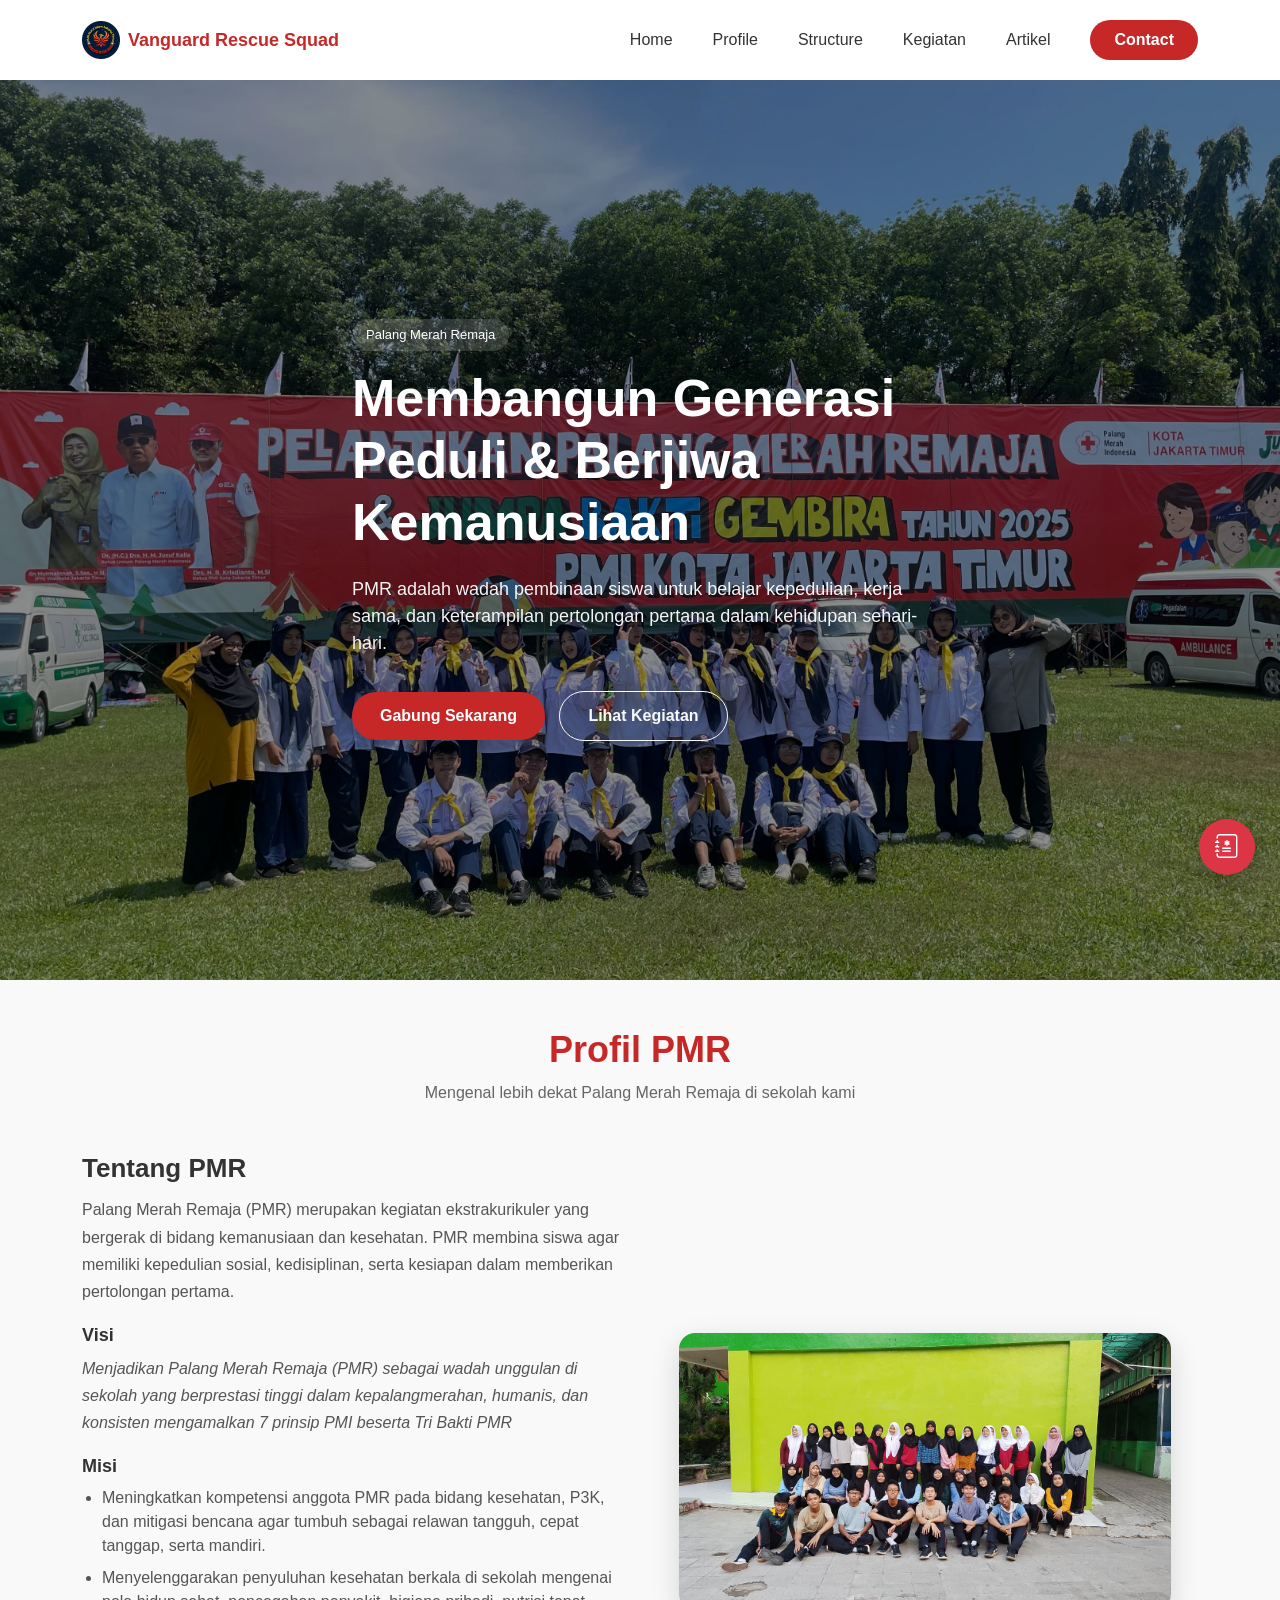
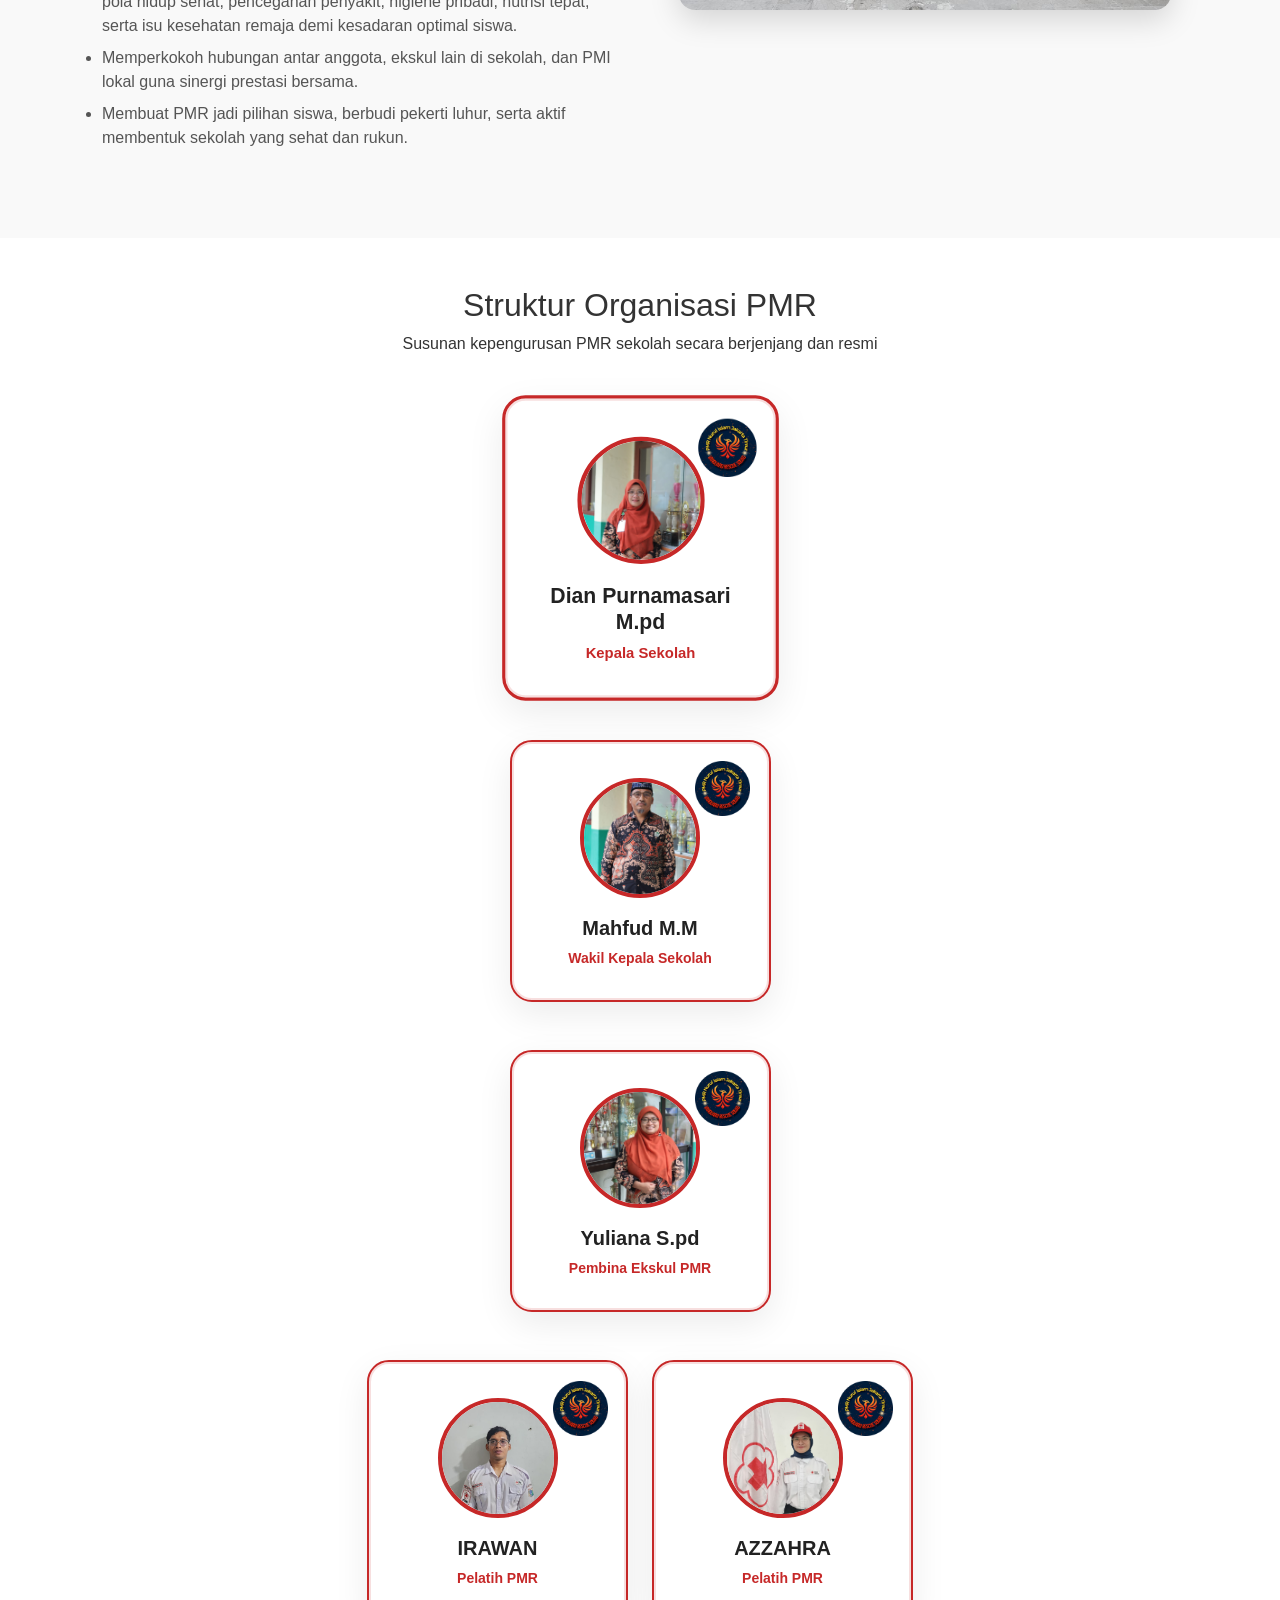
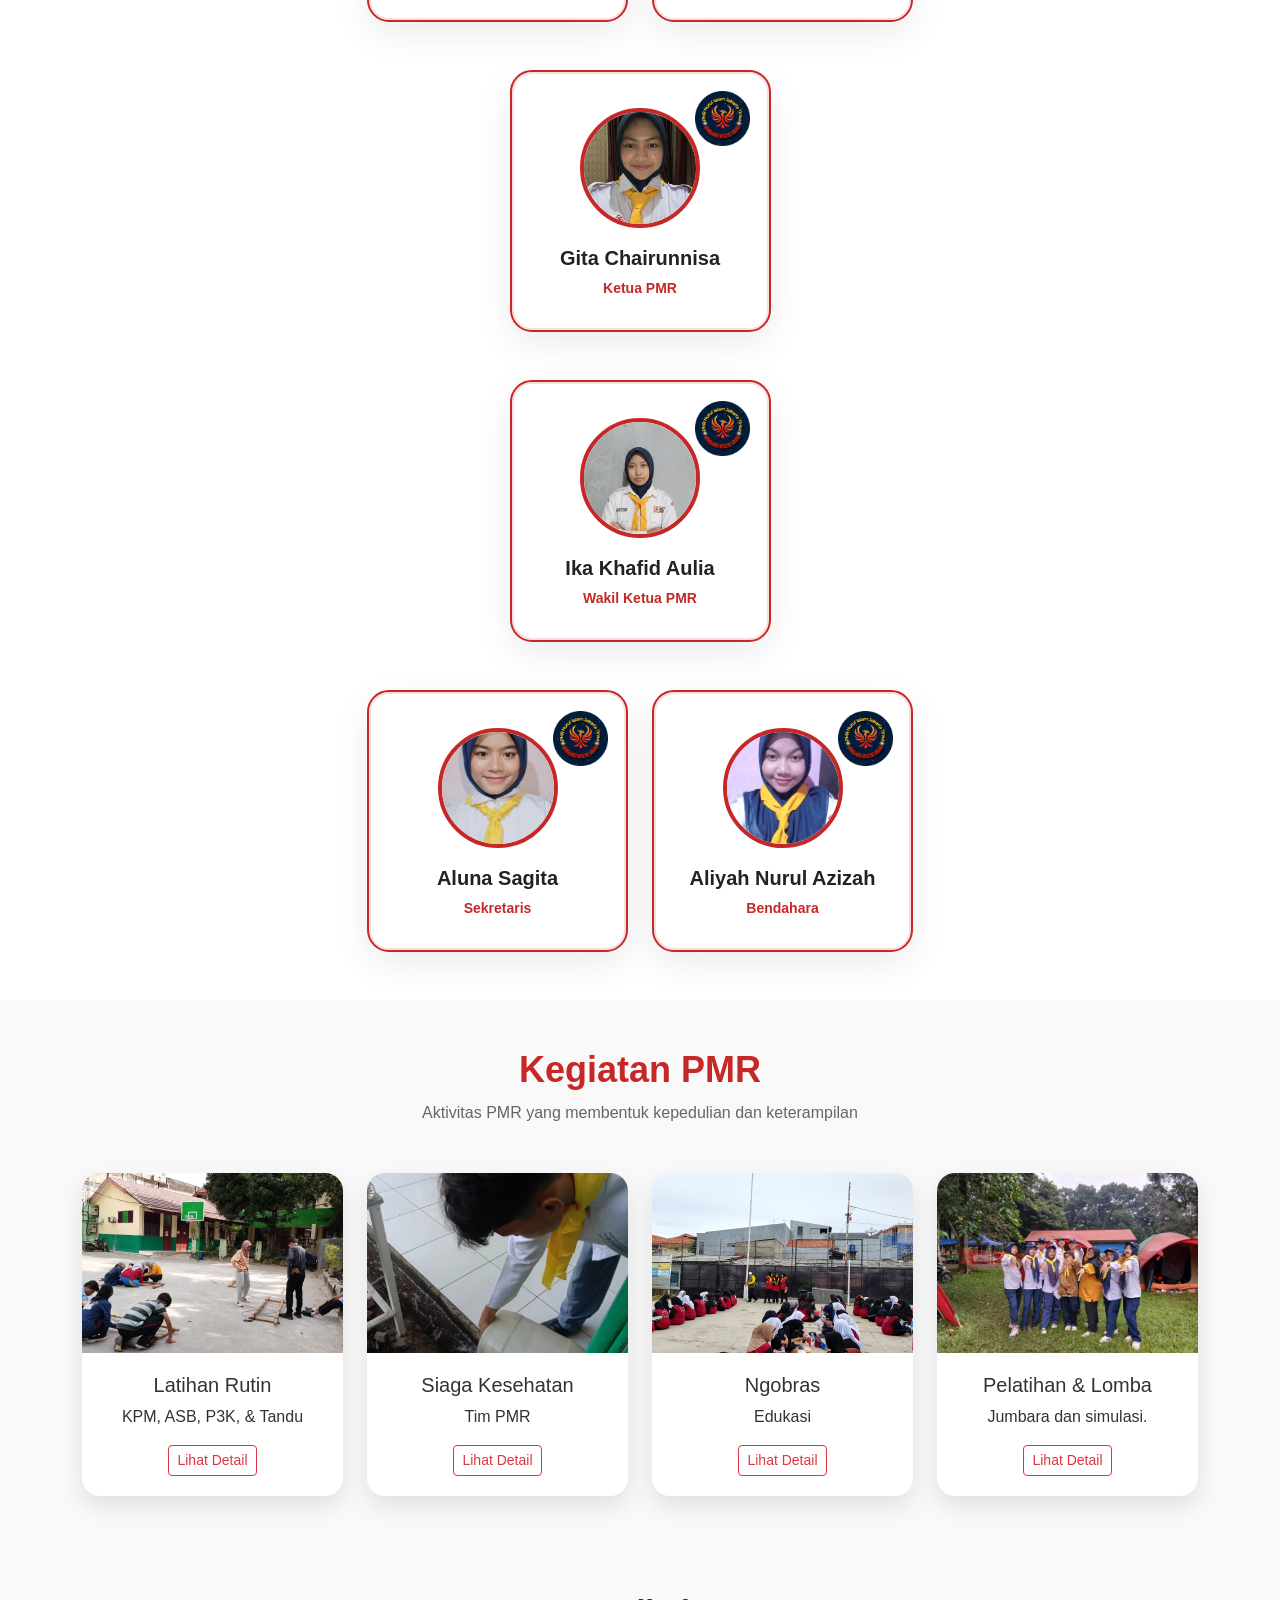
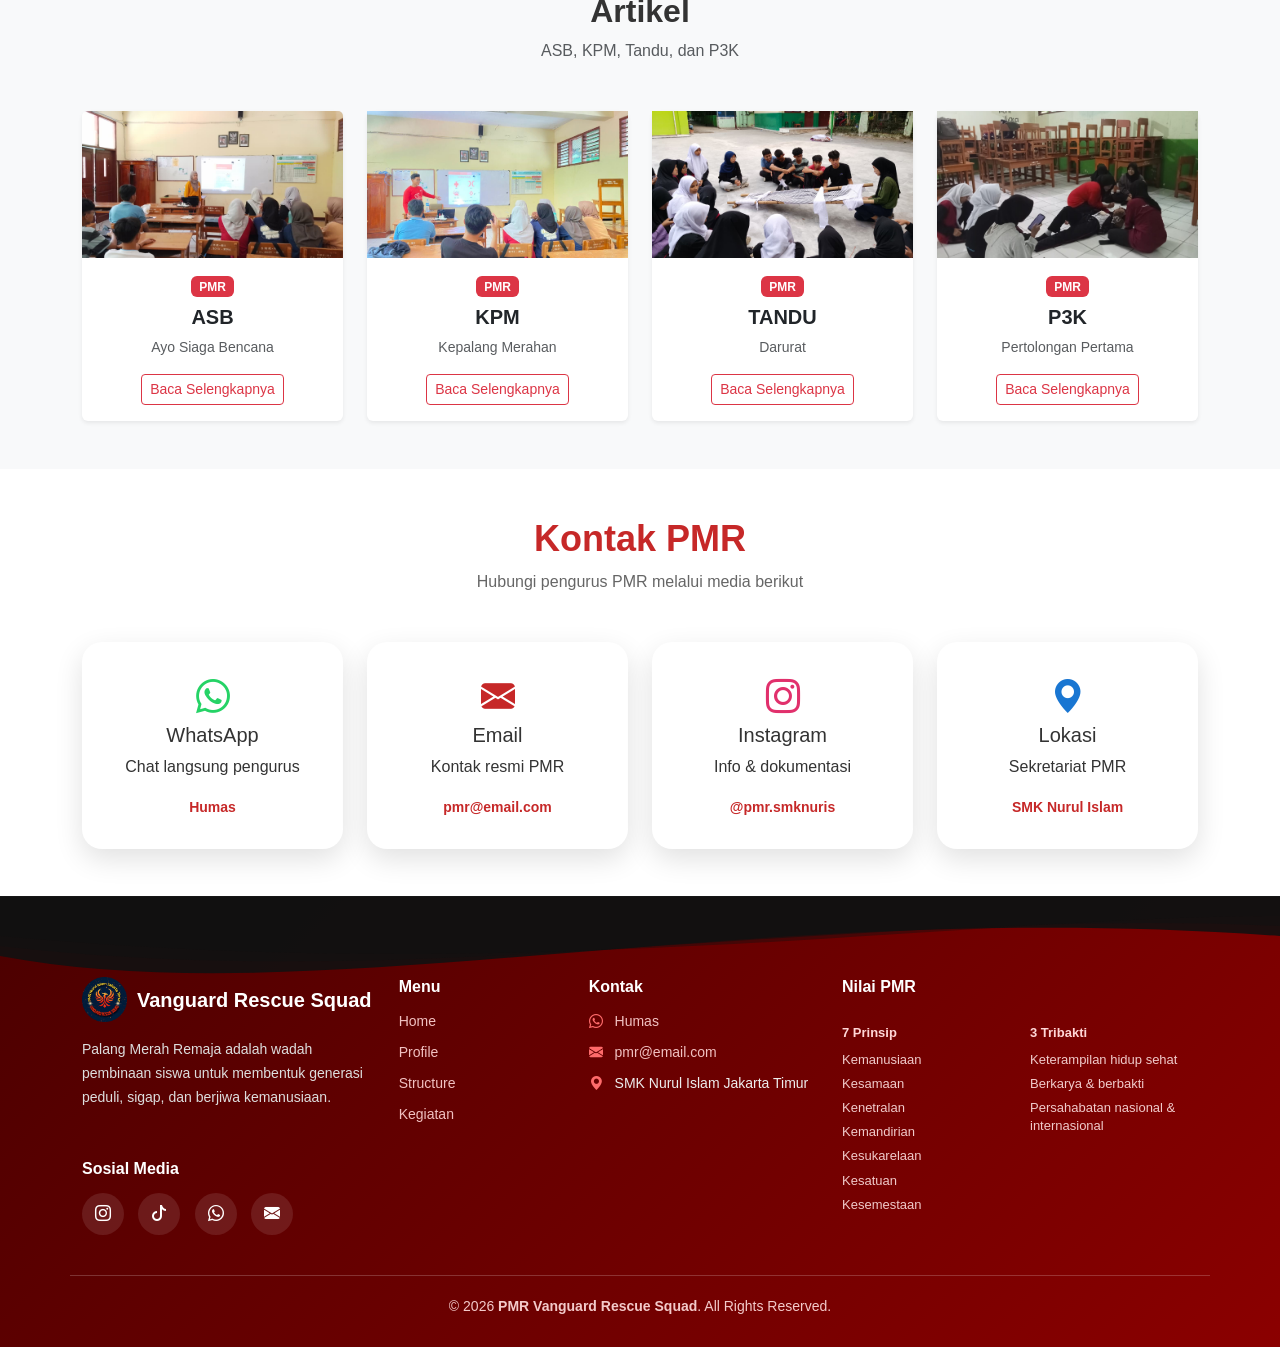
==== index.html @ a0bfe0ab "change name of html, css, javascript" ====
<!DOCTYPE html>
<html lang="id">
<head>
  <meta charset="UTF-8">
  <title>PMR Website</title>
  <meta name="viewport" content="width=device-width, initial-scale=1">

  <!-- Bootstrap -->
  <link href="https://cdn.jsdelivr.net/npm/bootstrap@5.3.2/dist/css/bootstrap.min.css" rel="stylesheet">
  <link href="https://cdn.jsdelivr.net/npm/bootstrap-icons/font/bootstrap-icons.css" rel="stylesheet">


  <!-- Custom CSS -->
  <link rel="stylesheet" href="style.css">
</head>
<body>

<!-- NAVBAR -->
<nav class="navbar navbar-expand-lg navbar-light bg-white fixed-top pmr-navbar">
  <div class="container">

    <!-- BRAND / LOGO -->
    <a class="navbar-brand d-flex align-items-center fw-bold" href="#">
      <img src="/images/logo-pmr.png" alt="Logo PMR" class="navbar-logo me-2">
      <span class="brand-text">Vanguard Rescue Squad</span>
    </a>

    <!-- TOGGLER (MOBILE) -->
    <button class="navbar-toggler border-0" type="button" data-bs-toggle="collapse" data-bs-target="#navMenu">
      <span class="navbar-toggler-icon"></span>
    </button>

    <!-- MENU -->
    <div class="collapse navbar-collapse" id="navMenu">
      <ul class="navbar-nav ms-auto align-items-center gap-4">
        <li class="nav-item">
          <a class="nav-link" href="#">Home</a>
        </li>
        <li class="nav-item">
          <a class="nav-link" href="#profile">Profile</a>
        </li>
        <li class="nav-item">
          <a class="nav-link" href="#structure">Structure</a>
        </li>
        <li class="nav-item">
          <a class="nav-link" href="#kegiatan">Kegiatan</a>
        </li>
        <li class="nav-item">
            <a class="nav-link" href="#Artikel">
              Artikel
            </a>
        </li>

        <li class="nav-item ms-2">
          <a class="btn btn-danger px-4 rounded-pill" href="#contact">
            Contact
          </a>
        </li>
      </ul>
    </div>

  </div>
</nav>

<!-- hero -->
<section class="hero-section">
  <div class="hero-overlay"></div>

  <div class="container hero-content">
    <span class="hero-badge">Palang Merah Remaja</span>
    <h1 class="hero-title">
      Membangun Generasi<br>
      Peduli & Berjiwa Kemanusiaan
    </h1>
    <p class="hero-subtitle">
      PMR adalah wadah pembinaan siswa untuk belajar kepedulian, kerja sama,
      dan keterampilan pertolongan pertama dalam kehidupan sehari-hari.
    </p>
    <div class="hero-actions">
      <button class="btn btn-danger btn-join" id="joinBtn">Gabung Sekarang</button>
      <a href="#kegiatan" class="btn btn-outline-light">Lihat Kegiatan</a>
    </div>
  </div>
</section>

<!-- PROFILE PMR -->
<section id="profile" class="profile-section py-5">
  <div class="container">
    
    <!-- JUDUL -->
    <div class="text-center mb-5">
      <h2 class="section-title">Profil PMR</h2>
      <p class="section-subtitle">
        Mengenal lebih dekat Palang Merah Remaja di sekolah kami
      </p>
    </div>

    <div class="row align-items-center">
      
      <!-- TEKS -->
      <div class="col-lg-6 mb-4">
        <h3 class="profile-heading">Tentang PMR</h3>
        <p class="profile-text">
          Palang Merah Remaja (PMR) merupakan kegiatan ekstrakurikuler yang
          bergerak di bidang kemanusiaan dan kesehatan. PMR membina siswa
          agar memiliki kepedulian sosial, kedisiplinan, serta kesiapan
          dalam memberikan pertolongan pertama.
        </p>

        <h4 class="profile-subheading">Visi</h4>
        <p class="profile-text fst-italic">
          Menjadikan Palang Merah Remaja (PMR) sebagai wadah unggulan di sekolah
          yang berprestasi tinggi dalam kepalangmerahan, humanis, dan konsisten
          mengamalkan 7 prinsip PMI beserta Tri Bakti PMR
        </p>

        <h4 class="profile-subheading">Misi</h4>
        <ul class="profile-list">
          <li>Meningkatkan kompetensi anggota PMR pada bidang kesehatan, P3K, dan mitigasi
             bencana agar tumbuh sebagai relawan tangguh, cepat tanggap, serta mandiri.</li>
          <li>Menyelenggarakan penyuluhan kesehatan berkala di sekolah mengenai pola hidup sehat, 
              pencegahan penyakit, higiene pribadi, nutrisi tepat, serta isu kesehatan remaja
              demi kesadaran optimal siswa.</li>
          <li>Memperkokoh hubungan antar anggota, ekskul lain di sekolah,
               dan PMI lokal guna sinergi prestasi bersama.</li>
          <li>Membuat PMR jadi pilihan siswa, berbudi pekerti luhur, 
              serta aktif membentuk sekolah yang sehat dan rukun.</li>
        </ul>
      </div>

      <!-- ILUSTRASI / FOTO -->
      <div class="col-lg-6 text-center">
        <img src="images/pmrbersama.jpeg" alt="Kegiatan PMR" class="img-fluid profile-image">
      </div>

    </div>
  </div>
</section>

<!-- STRUKTUR ORGANISASI -->
<section id="structure" class="struktur-section py-5">
  <div class="container">

    <!-- JUDUL -->
    <div class="text-center mb-5">
      <h2 class="struktur-title">Struktur Organisasi PMR</h2>
      <p class="struktur-subtitle">
        Susunan kepengurusan PMR sekolah secara berjenjang dan resmi
      </p>
    </div>

    <!-- KEPALA SEKOLAH -->
    <div class="row justify-content-center mb-5">
      <div class="col-md-4 col-lg-3">
        <div class="struktur-card struktur-top text-center">
          <div class="pmi-icon">
            <img src="images/logo-pmr.png">
          </div>
          <img src="images/kepalasekolah.jpeg">
          <h5>Dian Purnamasari M.pd</h5>
          <span>Kepala Sekolah</span>
        </div>
      </div>
    </div>
    


    <!-- WAKIL KEPALA SEKOLAH -->
    <div class="row justify-content-center mb-5">
      <div class="col-md-4 col-lg-3">
        <div class="struktur-card text-center">
          <div class="pmi-icon">
            <img src="images/logo-pmr.png">
          </div>
          <img src="images/pak_mahfud.jpeg">
          <h5>Mahfud M.M</h5>
          <span>Wakil Kepala Sekolah</span>
        </div>
      </div>
    </div>

    <!-- PEMBINA -->
    <div class="row justify-content-center mb-5">
      <div class="col-md-4 col-lg-3">
        <div class="struktur-card text-center">
          <div class="pmi-icon">
            <img src="images/logo-pmr.png">
          </div>
          <img src="images/bu_yuli.jpeg">
          <h5>Yuliana S.pd</h5>
          <span>Pembina Ekskul PMR</span>
        </div>
      </div>
    </div>

   
    <!-- PELATIH -->
    <div class="row justify-content-center g-4 mb-5">
      <div class="col-md-4 col-lg-3">
        <div class="struktur-card text-center">
          <div class="pmi-icon">
            <img src="images/logo-pmr.png">
          </div>
          <img src="images/ka_irawanpmi.jpeg">
          <h5>IRAWAN</h5>
          <span>Pelatih PMR</span>
        </div>
      </div>

      <div class="col-md-4 col-lg-3">
        <div class="struktur-card text-center">
           <div class="pmi-icon">
            <img src="images/logo-pmr.png">
          </div>
          <img src="images/ka_arapmi.jpeg">
          <h5>AZZAHRA</h5>
          <span>Pelatih PMR</span>
        </div>
      </div>
    </div>

    <!-- KETUA PMR -->
    <div class="row justify-content-center mb-5">
      <div class="col-md-4 col-lg-3">
        <div class="struktur-card text-center">
           <div class="pmi-icon">
            <img src="images/logo-pmr.png">
          </div>
          <img src="images/gita.jpeg">
          <h5>Gita Chairunnisa</h5>
          <span>Ketua PMR</span>
        </div>
      </div>
    </div>

    <!-- WAKIL KETUA PMR -->
    <div class="row justify-content-center mb-5">
      <div class="col-md-4 col-lg-3">
        <div class="struktur-card text-center">
           <div class="pmi-icon">
            <img src="images/logo-pmr.png">
          </div>
          <img src="images/ika.jpeg">
          <h5>Ika Khafid Aulia</h5>
          <span>Wakil Ketua PMR</span>
        </div>
      </div>
    </div>
     

    <!-- SEKRETARIS & BENDAHARA -->
    <div class="row justify-content-center g-4">
      <div class="col-md-4 col-lg-3">
        <div class="struktur-card text-center">
           <div class="pmi-icon">
            <img src="images/logo-pmr.png">
          </div>
          <img src="images/luna.jpeg">
          <h5>Aluna Sagita</h5>
          <span>Sekretaris</span>
        </div>
      </div>

      <div class="col-md-4 col-lg-3">
        <div class="struktur-card text-center">
           <div class="pmi-icon">
            <img src="images/logo-pmr.png">
          </div>
          <img src="images/aliyah.jpeg">
          <h5>Aliyah Nurul Azizah</h5>
          <span>Bendahara</span>
        </div>
      </div>
    </div>

  </div>
</section>



<!-- ================= KEGIATAN ================= -->
<section id="kegiatan" class="kegiatan-section py-5">
  <div class="container">

    <div class="text-center mb-5">
      <h2 class="section-title">Kegiatan PMR</h2>
      <p class="section-subtitle">
        Aktivitas PMR yang membentuk kepedulian dan keterampilan
      </p>
    </div>

    <div class="row g-4">

      <!-- KARTU 1 -->
      <div class="col-sm-6 col-lg-3">
        <div class="kegiatan-card">
          <img src="images/latihanrutin_pmr.jpeg" class="img-fluid">
          <div class="kegiatan-content">
            <h5>Latihan Rutin</h5>
            <p>KPM, ASB, P3K, & Tandu</p>

            <!-- BUTTON MODAL -->
            <button class="btn btn-outline-danger btn-sm"
              data-bs-toggle="modal"
              data-bs-target="#modalLatihan">
              Lihat Detail
            </button>
          </div>
        </div>
      </div>

      <!-- KARTU 2 -->
      <div class="col-sm-6 col-lg-3">
        <div class="kegiatan-card">
          <img src="images/psn.jpeg" class="img-fluid">
          <div class="kegiatan-content">
            <h5>Siaga Kesehatan</h5>
            <p>Tim PMR</p>

            <button class="btn btn-outline-danger btn-sm"
              data-bs-toggle="modal"
              data-bs-target="#modalUKS">
              Lihat Detail
            </button>
          </div>
        </div>
      </div>

      <!-- KARTU 3 -->
      <div class="col-sm-6 col-lg-3">
        <div class="kegiatan-card">
          <img src="images/sosialisasi_pmr.jpeg" class="img-fluid">
          <div class="kegiatan-content">
            <h5>Ngobras</h5>
            <p>Edukasi</p>

            <button class="btn btn-outline-danger btn-sm"
              data-bs-toggle="modal"
              data-bs-target="#modalAksi">
              Lihat Detail
            </button>
          </div>
        </div>
      </div>

      <!-- KARTU 4 -->
      <div class="col-sm-6 col-lg-3">
        <div class="kegiatan-card">
          <img src="images/jumbara.jpeg" class="img-fluid">
          <div class="kegiatan-content">
            <h5>Pelatihan & Lomba</h5>
            <p>Jumbara dan simulasi.</p>

            <button class="btn btn-outline-danger btn-sm"
              data-bs-toggle="modal"
              data-bs-target="#modalLomba">
              Lihat Detail
            </button>
          </div>
        </div>
      </div>

    </div>
  </div>
</section>

<!-- ================= MODAL 1 ================= -->
<div class="modal fade" id="modalLatihan" tabindex="-1">
  <div class="modal-dialog modal-lg modal-dialog-centered">
    <div class="modal-content">

      <div class="modal-header">
        <h5 class="modal-title">Latihan Rutin PMR</h5>
        <button class="btn-close" data-bs-dismiss="modal"></button>
      </div>

      <div class="modal-body">
        <div class="row align-items-center">
          <div class="col-md-5 mb-3">
            <img src="images/latihanrutin_pmr.jpeg" class="img-fluid rounded">
          </div>
          <div class="col-md-7">
            <ul class="list-unstyled">
              <li><strong>📅 Waktu:</strong> Setiap Jumat</li>
              <li><strong>📍 Tempat:</strong> Lapangan Sekolah</li>
              <li><strong>👥 Peserta:</strong> Anggota PMR</li>
            </ul>
            <p>
              Latihan rutin PMR bertujuan melatih keterampilan
              pertolongan pertama, evakuasi korban, serta kesiapsiagaan
              dalam situasi darurat.
            </p>
          </div>
        </div>
      </div>

      <div class="modal-footer">
        <button class="btn btn-secondary" data-bs-dismiss="modal">Tutup</button>
      </div>

    </div>
  </div>
</div>


     

<!-- ================= MODAL 2 ================= -->
<div class="modal fade" id="modalUKS" tabindex="-1">
  <div class="modal-dialog modal-lg modal-dialog-centered">
    <div class="modal-content">

      <div class="modal-header">
        <h5 class="modal-title">Siaga Kesehatan Sekolah</h5>
        <button class="btn-close" data-bs-dismiss="modal"></button>
      </div>

      <div class="modal-body">
        <div class="row align-items-center">
          <div class="col-md-5 mb-3">
            <img src="images/psn.jpeg" class="img-fluid rounded">
          </div>
          <div class="col-md-7">
            <ul class="list-unstyled">
              <li><strong>📅 Waktu:</strong> Setiap Jumat</li>
              <li><strong>📍 Lokasi:</strong> Lingkungan Sekolah</li>
              <li><strong>👥 Petugas:</strong> Anggota PMR</li>
            </ul>
            <p>
              PMR berperan sebagai tim siaga kesehatan yang menjaga kebersihan lingkungan sekolah
              dan pelayanan kesehatan
            </p>
          </div>
        </div>
      </div>
       <div class="modal-footer">
        <button class="btn btn-secondary" data-bs-dismiss="modal">Tutup</button>
      </div>

    </div>
  </div>
</div>


<!-- ================= MODAL 3 ================= -->
<div class="modal fade" id="modalAksi" tabindex="-1">
  <div class="modal-dialog modal-lg modal-dialog-centered">
    <div class="modal-content">

      <div class="modal-header">
        <h5 class="modal-title">Ngobras</h5>
        <button class="btn-close" data-bs-dismiss="modal"></button>
      </div>

      <div class="modal-body">
        <div class="row align-items-center">
          <div class="col-md-5 mb-3">
            <img src="" class="img-fluid rounded">
          </div>
          <div class="col-md-7">
            <ul class="list-unstyled">
              <li><strong>📅 Waktu:</strong> Setiap Jumat</li>
              <li><strong>📍 Lokasi:</strong> Lingkungan Sekolah</li>
              <li><strong>🎯 Tujuan:</strong> mengedukasi seluruh siswa</li>
            </ul>
            <p>
              mengedukasi seluruh siswa agar dapat mencegah dari berbagai penyakit
          </div>
        </div>
      </div>
          <div class="modal-footer">
            <button class="btn btn-secondary" data-bs-dismiss="modal">Tutup</button>
          </div>

    </div>
  </div>
</div>

<!-- ================= MODAL 4 ================= -->
<div class="modal fade" id="modalLomba" tabindex="-1">
  <div class="modal-dialog modal-lg modal-dialog-centered">
    <div class="modal-content">

      <div class="modal-header">
        <h5 class="modal-title">Pelatihan & Lomba PMR</h5>
        <button class="btn-close" data-bs-dismiss="modal"></button>
      </div>

      <div class="modal-body">
        <div class="row align-items-center">
          <div class="col-md-5 mb-3">
            <img src="images/jumbara.jpeg" class="img-fluid rounded">
          </div>
          <div class="col-md-7">
            <ul class="list-unstyled">
              <li><strong>📅 Waktu:</strong> Sesuai waktu jumbara</li>
              <li><strong>📍 Lokasi:</strong> luar sekolah</li>
              <li><strong>🎯 Tujuan:</strong> Mengasah keterampilan PMR</li>
            </ul>
            <p>
              Kegiatan pelatihan dan lomba seperti Jumbara dan simulasi
              bertujuan meningkatkan kemampuan anggota PMR dalam bidang
              pertolongan pertama, kepemimpinan, serta kerja sama tim.
            </p>
          </div>
        </div>
      </div>

      <div class="modal-footer">
        <button class="btn btn-secondary" data-bs-dismiss="modal">Tutup</button>
      </div>

    </div>
  </div>
</div>



<section id="Artikel" class="py-5 bg-light">
  <div class="container">

    <div class="text-center mb-5">
      <h2 class="fw-bold">Artikel</h2>
      <p class="text-muted">ASB, KPM, Tandu, dan P3K</p>
    </div>

    <div class="accordion" id="accordionArtikel">
      <div class="row g-4">

        <!-- KPM -->
        <div class="col-sm-6 col-lg-3">
          <div class="card h-100 shadow-sm border-0 artikel-hover">
            <img src="images/ASB.jpeg" class="card-img-top">

            <div class="card-body text-center">
              <span class="badge bg-danger mb-2">PMR</span>
              <h5 class="fw-bold">ASB</h5>
              <p class="text-muted small">Ayo Siaga Bencana</p>

              <button class="btn btn-outline-danger btn-sm"
                data-bs-toggle="collapse"
                data-bs-target="#asb"
                aria-expanded="false"
                aria-controls="asb">
                Baca Selengkapnya
              </button>

              <div id="asb"
                class="accordion-collapse collapse mt-3"
                data-bs-parent="#accordionArtikel">
                <p class="small text-muted text-start">
                  Ayo Siaga Bencana (ASB) adalah kegiatan edukasi yang bertujuan meningkatkan kesiapsiagaan dalam menghadapi berbagai jenis bencana, seperti gempa bumi, banjir, kebakaran, dan bencana lainnya. Materi ini sangat penting karena Indonesia merupakan negara yang rawan bencana.

                Dalam kegiatan ASB, peserta diajarkan bagaimana cara mengenali tanda-tanda bencana, langkah evakuasi yang benar, serta tindakan yang harus dilakukan sebelum, saat, dan setelah bencana terjadi. Selain itu, peserta juga dilatih untuk tetap tenang dan tidak panik agar dapat mengambil keputusan dengan tepat.

                Melalui pelatihan ini, diharapkan anggota PMR mampu menjadi pelopor keselamatan di lingkungan sekolah maupun masyarakat, serta membantu mengurangi risiko dan dampak yang ditimbulkan oleh bencana.
                </p>
              </div>
            </div>
          </div>
        </div>

        <!-- KPM -->
        <div class="col-sm-6 col-lg-3">
          <div class="card h-100 shadow-sm border-0 artikel-hover">
            <img src="images/kpm.jpeg" class="artikel-img">

            <div class="card-body text-center">
              <span class="badge bg-danger mb-2">PMR</span>
              <h5 class="fw-bold">KPM</h5>
              <p class="text-muted small">Kepalang Merahan</p>

              <button class="btn btn-outline-danger btn-sm"
                data-bs-toggle="collapse"
                data-bs-target="#kpm">
                Baca Selengkapnya
              </button>

              <div id="kpm"
                class="accordion-collapse collapse mt-3"
                data-bs-parent="#accordionArtikel">
                <p class="small text-muted text-start">
                 Kepalangmerahan merupakan materi dasar dalam kegiatan Palang Merah Remaja (PMR) yang membahas tentang sejarah, prinsip, dan peran Gerakan Palang Merah dan Bulan Sabit Merah di dunia. Materi ini bertujuan untuk menanamkan nilai kemanusiaan, kepedulian, dan semangat menolong sesama tanpa membedakan suku, agama, ras, maupun golongan.

                Gerakan Palang Merah didirikan oleh Henry Dunant yang tergerak hatinya melihat korban perang yang tidak mendapatkan perawatan. Dari situlah lahir prinsip-prinsip dasar seperti Kemanusiaan, Kesamaan, Kenetralan, Kemandirian, Kesukarelaan, Kesatuan, dan Kesemestaan.

                Melalui materi Kepalangmerahan, anggota PMR diajarkan untuk memiliki sikap peduli, tanggap terhadap situasi darurat, serta mampu bekerja sama dalam membantu masyarakat. Nilai-nilai ini sangat penting dalam membentuk karakter remaja yang berjiwa sosial dan bertanggung jawab.
                </p>
              </div>
            </div>
          </div>
        </div>

         <!-- Tandu -->
        <div class="col-sm-6 col-lg-3">
          <div class="card h-100 shadow-sm border-0 artikel-hover">
            <img src="images/tandu.jpeg" class="artikel-img">

            <div class="card-body text-center">
              <span class="badge bg-danger mb-2">PMR</span>
              <h5 class="fw-bold">TANDU</h5>
              <p class="text-muted small">Darurat</p>

              <button class="btn btn-outline-danger btn-sm"
                data-bs-toggle="collapse"
                data-bs-target="#kpm">
                Baca Selengkapnya
              </button>

              <div id="kpm"
                class="accordion-collapse collapse mt-3"
                data-bs-parent="#accordionArtikel">
                <p class="small text-muted text-start">
                  Tandu merupakan alat yang digunakan untuk memindahkan korban yang mengalami cedera atau kondisi darurat agar tidak terjadi perburukan pada kondisi tubuhnya. Dalam situasi tertentu, tandu dapat dibuat secara sederhana menggunakan bahan yang tersedia, seperti bambu dan kain.

                Materi tandu dalam PMR tidak hanya mengajarkan cara membawa korban, tetapi juga teknik yang benar agar keselamatan korban dan penolong tetap terjaga. Kesalahan dalam proses evakuasi dapat menyebabkan cedera semakin parah, sehingga diperlukan kerja sama tim dan koordinasi yang baik.

                Pelatihan ini bertujuan agar anggota PMR mampu melakukan evakuasi secara cepat, tepat, dan aman ketika menghadapi kondisi darurat di sekolah maupun di lingkungan sekitar.
              </div>
            </div>
          </div>
        </div>

        <!-- P3K -->
        <div class="col-sm-6 col-lg-3">
          <div class="card h-100 shadow-sm border-0 artikel-hover">
            <img src="images/p3k.jpeg" class="artikel-img">

            <div class="card-body text-center">
              <span class="badge bg-danger mb-2">PMR</span>
              <h5 class="fw-bold">P3K</h5>
              <p class="text-muted small">Pertolongan Pertama</p>

              <button class="btn btn-outline-danger btn-sm"
                data-bs-toggle="collapse"
                data-bs-target="#p3k">
                Baca Selengkapnya
              </button>

              <div id="p3k"
                class="accordion-collapse collapse mt-3"
                data-bs-parent="#accordionArtikel">
                <p class="small text-muted text-start">
                  Pertolongan Pertama Pada Kecelakaan (P3K) adalah tindakan awal yang diberikan kepada seseorang yang mengalami cedera atau sakit mendadak sebelum mendapatkan penanganan medis lebih lanjut. P3K bertujuan untuk menyelamatkan nyawa, mencegah kondisi menjadi lebih buruk, serta memberikan rasa nyaman kepada korban.

                Materi P3K mencakup penanganan luka ringan, mimisan, pingsan, keseleo, hingga tindakan dasar dalam kondisi darurat. Dalam praktiknya, penolong harus tetap tenang, memperhatikan keselamatan diri, dan melakukan tindakan sesuai prosedur.

                Dengan memahami P3K, anggota PMR diharapkan mampu menjadi penolong pertama yang sigap dan bertanggung jawab dalam berbagai situasi, baik di sekolah maupun di masyarakat.
                </p>
              </div>
            </div>
          </div>
        </div>

      </div>
    </div>

  </div>
</section>




<!-- ================= CONTACT ================= -->
<section id="contact" class="contact-section py-5">
  <div class="container">

    <div class="text-center mb-5">
      <h2 class="section-title">Kontak PMR</h2>
      <p class="section-subtitle">
        Hubungi pengurus PMR melalui media berikut
      </p>
    </div>

    <div class="row g-4 justify-content-center">

      <div class="col-sm-6 col-lg-3">
        <a href="https://wa.me/6288298580360" target="_blank" class="contact-card">
          <i class="bi bi-whatsapp contact-wa"></i>
          
          <h5>WhatsApp</h5>
          <p>Chat langsung pengurus</p>
          <span>Humas</span>
        </a>
      </div>

      <div class="col-sm-6 col-lg-3">
        <a href="mailto:pmr@email.com" class="contact-card">
          <i class="bi bi-envelope-fill contact-email"></i>
          <h5>Email</h5>
          <p>Kontak resmi PMR</p>
          <span>pmr@email.com</span>
        </a>
      </div>

      <div class="col-sm-6 col-lg-3">
        <a href="https://www.instagram.com/pmr.smknuris?igsh=bWllN3dhbTB5Z2hr" target="_blank" class="contact-card">
          <i class="bi bi-instagram contact-ig"></i>
          <h5>Instagram</h5>
          <p>Info & dokumentasi</p>
          <span>@pmr.smknuris</span>
        </a>
      </div>

      <div class="col-sm-6 col-lg-3">
        <a href="https://maps.app.goo.gl/XPz9Ux3LrSzfKNci8" target="_blank" class="contact-card">
          <i class="bi bi-geo-alt-fill contact-map"></i>
          <h5>Lokasi</h5>
          <p>Sekretariat PMR</p>
          <span>SMK Nurul Islam</span>
        </a>
      </div>

    </div>
  </div>
</section>

<!-- ================= FOOTER WAVE ================= -->
<footer class="pmr-footer-wave">

  <!-- WAVE SVG -->
  <div class="footer-wave animated-wave">
    <svg viewBox="0 0 1200 120" preserveAspectRatio="none">
      <path d="M0,60 C150,120 350,0 600,40 850,80 1050,20 1200,40 L1200,0 L0,0 Z" class="wave wave1"></path>
      <path d="M0,50 C200,100 400,10 600,30 800,50 1000,10 1200,30 L1200,0 L0,0 Z" class="wave wave2"></path>
      <path d="M0,40 C250,90 450,20 600,20 750,20 950,40 1200,20 L1200,0 L0,0 Z" class="wave wave3"></path>
    </svg>
  </div>

  <div class="container footer-content">
    <div class="row gy-4">

      <!-- ================= KIRI ================= -->
      <div class="col-lg-8">
        <div class="row gy-4">

          <!-- BRAND -->
          <div class="col-lg-5 col-md-6">
            <div class="footer-brand d-flex align-items-center mb-3">
              <img src="/images/logo-pmr.png" alt="PMR Logo">
              <h5>Vanguard Rescue Squad</h5>
            </div>
            <p class="footer-text">
              Palang Merah Remaja adalah wadah pembinaan siswa
              untuk membentuk generasi peduli, sigap, dan berjiwa kemanusiaan.
            </p>
          </div>

          <!-- MENU -->
          <div class="col-lg-3 col-md-6">
            <h6 class="footer-title">Menu</h6>
            <ul class="footer-links">
              <li><a href="#">Home</a></li>
              <li><a href="#profile">Profile</a></li>
              <li><a href="#structure">Structure</a></li>
              <li><a href="#kegiatan">Kegiatan</a></li>
            </ul>
          </div>

          <!-- KONTAK -->
          <div class="col-lg-4 col-md-6">
            <h6 class="footer-title">Kontak</h6>
            <ul class="footer-contact">
              <li>
                <i class="bi bi-whatsapp"></i>
                <a href="https://wa.me/6288298580360" target="_blank">
                  Humas
                </a>
              </li>
              <li>
                <i class="bi bi-envelope-fill"></i>
                <a href="mailto:pmr@email.com">pmr@email.com</a>
              </li>
              <li>
                <i class="bi bi-geo-alt-fill"></i>
                SMK Nurul Islam Jakarta Timur
              </li>
            </ul>
          </div>

          <!-- SOSIAL (TETAP DI KIRI) -->
          <div class="col-lg-12">
            <h6 class="footer-title">Sosial Media</h6>
            <div class="footer-social">
              <a href="https://www.instagram.com/pmr.smknuris?utm_source=qr&igsh=Y3NyZGNuM256dXFv" target="_blank">
                <i class="bi bi-instagram"></i>
              </a>
              <a href="https://www.tiktok.com/@pmr.smknurulislam?_r=1&_t=ZS-93mDCWSu4Mn" target="_blank">
                <i class="bi bi-tiktok"></i>
              </a>
              <a href="https://wa.me/6281234567890" target="_blank">
                <i class="bi bi-whatsapp"></i>
              </a>
              <a href="mailto:pmr@email.com">
                <i class="bi bi-envelope-fill"></i>
              </a>
            </div>
          </div>

        </div>
      </div>

      <!-- ================= KANAN ================= -->
<div class="col-lg-4">
  <h6 class="footer-title">Nilai PMR</h6>

  <div class="footer-values-grid">

    <!-- 7 Prinsip -->
    <div>
      <span class="footer-subtitle">7 Prinsip</span>
      <ul class="footer-list">
        <li>Kemanusiaan</li>
        <li>Kesamaan</li>
        <li>Kenetralan</li>
        <li>Kemandirian</li>
        <li>Kesukarelaan</li>
        <li>Kesatuan</li>
        <li>Kesemestaan</li>
      </ul>
    </div>

    <!-- 3 Tribakti -->
    <div>
      <span class="footer-subtitle">3 Tribakti</span>
      <ul class="footer-list">
        <li>Keterampilan hidup sehat</li>
        <li>Berkarya & berbakti</li>
        <li>Persahabatan nasional & internasional</li>
      </ul>
    </div>

  </div>
</div>


    <!-- COPYRIGHT -->
    <div class="footer-bottom">
      © 2026 <strong>PMR Vanguard Rescue Squad</strong>. All Rights Reserved.
    </div>
  </div>

</footer>

<a href="#Artikel" class="floating-materi">
  <i class="bi bi-journal-medical"></i>
</a>







<!-- Bootstrap JS -->
<script src="https://cdn.jsdelivr.net/npm/bootstrap@5.3.2/dist/js/bootstrap.bundle.min.js"></script>
<script src="web.js"></script>
</body>
</html>
---- style.css ----
/* ================================
   RESET & GLOBAL
================================ */
* {
  margin: 0;
  padding: 0;
  box-sizing: border-box;
}

body {
  font-family: "Segoe UI", sans-serif;
  color: #333;
  padding-top: 80px; /* agar konten tidak ketutup navbar */
}

a {
  text-decoration: none;
}

/* ================================
   NAVBAR
================================ */
.pmr-navbar {
  height: 80px;
  background-color: #ffffff;
  transition: all 0.3s ease;
}

/* Logo image */
.navbar-logo {
  width: 38px;
  height: 38px;
  object-fit: contain;
}

/* Brand text */
.brand-text {
  font-size: 18px;
  font-weight: 700;
  color: #C62828;
}

/* Nav link */
.nav-link {
  font-weight: 500;
  color: #333;
  position: relative;
  transition: color 0.3s ease;
}

/* Hover underline animation */
/* Underline */
.nav-link::after {
  content: "";
  position: absolute;
  left: 0;
  bottom: -6px;
  width: 0;
  height: 2px;
  background-color: #C62828;
  transition: width 0.3s ease;
}

/* HANYA HOVER */
.nav-link:hover::after {
  width: 100%;
}

.nav-link:hover {
  color: #C62828;
}

/* Active (TANPA garis permanen) */
.nav-link.active {
  color: #C62828;
}

/* Contact button */
.navbar .btn-danger {
  background-color: #C62828;
  border: none;
  padding: 8px 22px;
  border-radius: 50px;
  font-weight: 600;
  transition: background-color 0.3s ease;
}

.navbar .btn-danger:hover {
  background-color: #B71C1C;
}

/* Mobile navbar */
@media (max-width: 991px) {
  .navbar-nav {
    padding-top: 20px;
  }

  .nav-link::after {
    display: none;
  }
}

/* ================================
   HERO SECTION (BACKGROUND FOTO)
================================ */
.hero-section {
  min-height: 100vh;
  width: 100%;
  background-image: url("../images/pmr_jumbara.jpg"); /* BACKGROUND FOTO */
  background-size: cover;
  background-position: center;
  background-repeat: no-repeat;
  position: relative;

  display: flex;
  align-items: center;
}

/* Overlay */
.hero-overlay {
  position: absolute;
  inset: 0;
  background: rgba(0, 0, 0, 0.45);
}

/* Hero content */
.hero-content {
  position: relative;
  color: #ffffff;
  max-width: 600px;
}

/* Badge */
.hero-badge {
  display: inline-block;
  background: rgba(255, 255, 255, 0.15);
  padding: 6px 14px;
  border-radius: 20px;
  font-size: 13px;
  margin-bottom: 16px;
}

/* Title */
.hero-title {
  font-size: 52px;
  font-weight: 700;
  line-height: 1.2;
}

/* Subtitle */
.hero-subtitle {
  font-size: 18px;
  margin: 22px 0 34px;
  opacity: 0.95;
}

/* Hero buttons */
.hero-actions .btn {
  padding: 12px 28px;
  border-radius: 50px;
  font-weight: 600;
  margin-right: 10px;
}

/* Join button */
.btn-join {
  background-color: #C62828;
  border: none;
}

.btn-join:hover {
  background-color: #B71C1C;
}

/* ================================
   RESPONSIVE HERO
================================ */
@media (max-width: 768px) {
  .hero-section {
    min-height: 75vh;
    background-position: center top;
  }

  .hero-title {
    font-size: 34px;
  }

  .hero-subtitle {
    font-size: 16px;
  }
}

/* ================================
   PROFILE SECTION
================================ */
.profile-section {
  background-color: #F9F9F9;
}

.section-title {
  font-size: 36px;
  font-weight: 700;
  color: #C62828;
}

.section-subtitle {
  color: #666;
  max-width: 600px;
  margin: 10px auto 0;
}

.profile-heading {
  font-size: 26px;
  font-weight: 600;
  margin-bottom: 12px;
}

.profile-subheading {
  font-size: 18px;
  font-weight: 600;
  margin-top: 20px;
}

.profile-text {
  color: #555;
  line-height: 1.7;
}

.profile-list {
  padding-left: 20px;
}

.profile-list li {
  margin-bottom: 8px;
  color: #555;
}

.profile-image {
  max-width: 90%;
  border-radius: 16px;
  box-shadow: 0 10px 30px rgba(0,0,0,0.15);
}

/* Responsive */
@media (max-width: 768px) {
  .section-title {
    font-size: 28px;
  }
}

//struktur
/* ================================
   STRUKTUR ORGANISASI - PMI PRO
================================ */
.struktur-section {
  background: linear-gradient(to bottom, #ffffff, #f5f5f5);
}

/* CARD */
.struktur-card {
  position: relative;
  background: #ffffff;
  padding: 36px 22px 30px;
  border-radius: 22px;

  /* GARIS MERAH ROUNDED */
  border: 2px solid #C62828;

  /* INNER SHADOW + OUTER SHADOW */
  box-shadow:
    inset 0 0 0 2px rgba(198, 40, 40, 0.15),
    0 12px 35px rgba(0, 0, 0, 0.08);

  transition: all 0.35s ease;
  text-align: center;
}

/* HOVER */
.struktur-card:hover {
  transform: translateY(-10px);
  box-shadow:
    inset 0 0 0 2px rgba(198, 40, 40, 0.25),
    0 22px 50px rgba(198, 40, 40, 0.25);
}

/* ICON PMI POJOK */
.pmi-icon {
  position: absolute;
  top: 12px;     /* TETAP */
  right: 12px;   /* TETAP */

  width: 68px;
  height: 68px;

  background: transparent;   /* HILANGKAN LINGKARAN */
  border-radius: 0;          /* PENTING */

  display: flex;
  align-items: center;
  justify-content: center;

  z-index: 5;
}

.pmi-icon img {
  width: 55px;   /* sebelumnya ±32px */
  height: auto;
}

.struktur-card:hover .pmi-icon img {
  transform: scale(1.05);
  transition: 0.3s ease;
}



/* FOTO ANGGOTA */
.struktur-card > img {
  width: 120px;
  height: 120px;
  border-radius: 50%;
  object-fit: cover;
  border: 4px solid #C62828;
  margin-bottom: 18px;
}

/* NAMA */
.struktur-card h5 {
  font-weight: 600;
  margin-bottom: 6px;
  color: #222;
}

/* JABATAN */
.struktur-card span {
  font-size: 14px;
  font-weight: 600;
  color: #C62828;
}

/* PEMBINA LEBIH DOMINAN */
.struktur-top {
  border-width: 3px;
  transform: scale(1.06);
}

/* RESPONSIVE */
@media (max-width: 768px) {
  .struktur-top {
    transform: scale(1);
  }

  .pmi-icon {
    width: 24px;
    height: 24px;
  }
}








/* ================= KEGIATAN ================= */
.kegiatan-section {
  background: #f9f9f9;
}

.kegiatan-card {
  background: #fff;
  border-radius: 18px;
  overflow: hidden;
  height: 100%;
  box-shadow: 0 10px 25px rgba(0,0,0,0.1);
  transition: 0.3s ease;
}

.kegiatan-card:hover {
  transform: translateY(-6px);
}

.kegiatan-card img {
  width: 100%;
  height: 180px;
  object-fit: cover;
}

.kegiatan-content {
  padding: 20px;
  text-align: center;
}

/* ================================
   STRUKTUR ORGANISASI
================================ */

/* code struktur kamu */

/* ================================
   ARTIKEL PMR
================================ */

/* ===== ARTIKEL PMR FINAL POLISH ===== */
.artikel-card {
  transition: transform 0.3s ease, box-shadow 0.3s ease;
}

.artikel-card:hover {
  transform: translateY(-6px);
  box-shadow: 0 10px 25px rgba(0,0,0,0.12);
}

.artikel-card:hover .artikel-img {
  transform: scale(1.05);
}

.artikel-img {
  width: 100%;
  aspect-ratio: 16 / 9;
  object-fit: cover;
}

.artikel-body {
  padding: 18px;
  text-align: center;
}

.artikel-badge {
  display: inline-flex;
  align-items: center;
  gap: 6px;
  background: #dc3545;
  color: #fff;
  font-size: 12px;
  padding: 6px 14px;
  border-radius: 50px;
  margin-bottom: 8px;
}

.artikel-body h5 {
  font-weight: 700;
  margin-bottom: 4px;
}

.artikel-body p {
  font-size: 14px;
}

.artikel-list {
  padding-left: 1rem;
  margin-top: 8px;
}

.artikel-list li {
  margin-bottom: 4px;
  color: #555;
}

.artikel-body button {
  transition: 0.3s;
}

.artikel-body button:hover {
  background: #b02a37;
  letter-spacing: 0.5px;
}





/* ================= CONTACT ================= */
.contact-section {
  background: #ffffff;
}

.contact-card {
  display: block;
  background: #fff;
  padding: 30px 20px;
  border-radius: 20px;
  text-align: center;
  text-decoration: none;
  color: #333;
  height: 100%;
  box-shadow: 0 10px 28px rgba(0,0,0,0.12);
  transition: 0.35s ease;
}

.contact-card:hover {
  transform: translateY(-8px);
  box-shadow: 0 18px 40px rgba(198,40,40,0.25);
}

.contact-card i {
  font-size: 34px;
  margin-bottom: 14px;
}

.contact-card span {
  font-weight: 600;
  color: #C62828;
  font-size: 14px;
}

/* Icon color */
.contact-wa { color: #25D366; }
.contact-email { color: #C62828; }
.contact-ig { color: #E1306C; }
.contact-map { color: #1976D2; }

/* ================= CONTACT ================= */
.contact-section {
  background: #ffffff;
}

.contact-card {
  display: block;
  background: #fff;
  padding: 30px 20px;
  border-radius: 20px;
  text-align: center;
  text-decoration: none;
  color: #333;
  height: 100%;
  box-shadow: 0 10px 28px rgba(0,0,0,0.12);
  transition: 0.35s ease;
}

.contact-card:hover {
  transform: translateY(-8px);
  box-shadow: 0 18px 40px rgba(198,40,40,0.25);
}

.contact-card i {
  font-size: 34px;
  margin-bottom: 14px;
}

.contact-card span {
  font-weight: 600;
  color: #C62828;
  font-size: 14px;
}

/* Icon color */
.contact-wa { color: #25D366; }
.contact-email { color: #C62828; }
.contact-ig { color: #E1306C; }
.contact-map { color: #1976D2; }

/* ================= FOOTER DARK RED WAVE ================= */
.pmr-footer-wave {
  position: relative;
  background: linear-gradient(135deg, #4b0000, #8b0000);
  color: #eee;
  padding-top: 80px;
}

.footer-wave {
  position: absolute;
  top: -1px;
  left: 0;
  width: 100%;
  line-height: 0;
}

.footer-wave svg {
  width: 100%;
  height: 100px;
}

.footer-wave path {
  fill: #111;
}

/* ================= ANIMATED WAVE ================= */
.animated-wave {
  position: absolute;
  top: -1px;
  left: 0;
  width: 100%;
  overflow: hidden;
  line-height: 0;
}

.animated-wave svg {
  width: 200%;
  height: 120px;
}

/* WAVE BASE */
.wave {
  animation: waveMove 12s linear infinite;
  fill: #111;
}

/* LAYERING EFFECT */
.wave1 {
  opacity: 0.9;
  animation-duration: 14s;
}

.wave2 {
  opacity: 0.6;
  animation-duration: 18s;
}

.wave3 {
  opacity: 0.4;
  animation-duration: 22s;
}

/* ANIMATION */
@keyframes waveMove {
  0% {
    transform: translateX(0);
  }
  100% {
    transform: translateX(-50%);
  }
}


/* CONTENT */
.footer-content {
  position: relative;
  z-index: 2;
  padding-bottom: 30px;
}

.footer-brand img {
  width: 45px;
  margin-right: 10px;
}

.footer-brand h5 {
  margin: 0;
  font-weight: 700;
  color: #fff;
}

.footer-text {
  font-size: 14px;
  color: #ddd;
  line-height: 1.7;
}

.footer-title {
  color: #fff;
  font-weight: 600;
  margin-bottom: 15px;
}

.footer-links,
.footer-contact {
  list-style: none;
  padding: 0;
  margin: 0;
}

.footer-links li,
.footer-contact li {
  margin-bottom: 10px;
  font-size: 14px;
}

.footer-links a,
.footer-contact a {
  color: #f1c1c1;
  text-decoration: none;
  transition: 0.3s;
}

.footer-links a:hover,
.footer-contact a:hover {
  color: #fff;
}

.footer-contact i {
  margin-right: 8px;
  color: #ff6b6b;
}

/* SOCIAL */
.footer-social a {
  width: 42px;
  height: 42px;
  background: rgba(255,255,255,0.1);
  display: inline-flex;
  align-items: center;
  justify-content: center;
  border-radius: 50%;
  color: #fff;
  margin-right: 10px;
  transition: 0.3s;
  text-decoration: none;
}

.footer-social a:hover {
  background: #ff4d4d;
  transform: translateY(-5px);
}

/* COPYRIGHT */
.footer-bottom {
  margin-top: 40px;
  border-top: 1px solid rgba(255,255,255,0.2);
  padding-top: 20px;
  text-align: center;
  font-size: 14px;
  color: #f3caca;
}

/* ================= FOOTER VALUES (PMR) ================= */
.footer-values {
  font-size: 13px;
  color: #f3caca;
}

.footer-subtitle {
  display: block;
  font-weight: 600;
  color: #fff;
  margin-bottom: 6px;
  margin-top: 12px;
}

.footer-values ul {
  list-style: none;
  padding-left: 0;
  margin-bottom: 0;
}

.footer-values ul li {
  position: relative;
  padding-left: 14px;
  margin-bottom: 4px;
  line-height: 1.4;
}

.footer-values ul li::before {
  content: "•";
  position: absolute;
  left: 0;
  color: #ff6b6b;
  font-weight: bold;
}

/* ===== NILAI PMR LEBIH TENANG ===== */
.footer-values-grid {
  display: grid;
  grid-template-columns: 1fr 1fr;
  gap: 20px;
}

.footer-subtitle {
  font-size: 13px;
  font-weight: 600;
  color: #ffd6d6;
  display: block;
  margin-bottom: 8px;
}

.footer-list {
  list-style: none;
  padding: 0;
  margin: 0;
}

.footer-list li {
  font-size: 13px;
  color: #f0caca;
  margin-bottom: 6px;
  line-height: 1.4;
}

/* RESPONSIVE: HP */
@media (max-width: 576px) {
  .footer-values-grid {
    grid-template-columns: 1fr;
  }
}

/* ===== FLOATING MATERI BUTTON ===== */
.floating-materi {
  position: fixed;
  bottom: 25px;
  right: 25px;
  width: 56px;
  height: 56px;
  background: #dc3545;
  color: #fff;
  border-radius: 50%;
  display: flex;
  align-items: center;
  justify-content: center;
  font-size: 24px;
  z-index: 999;
  box-shadow: 0 10px 25px rgba(0,0,0,0.2);
  transition: 0.3s;
}

.floating-materi:hover {
  background: #b02a37;
  transform: translateY(-4px);
}
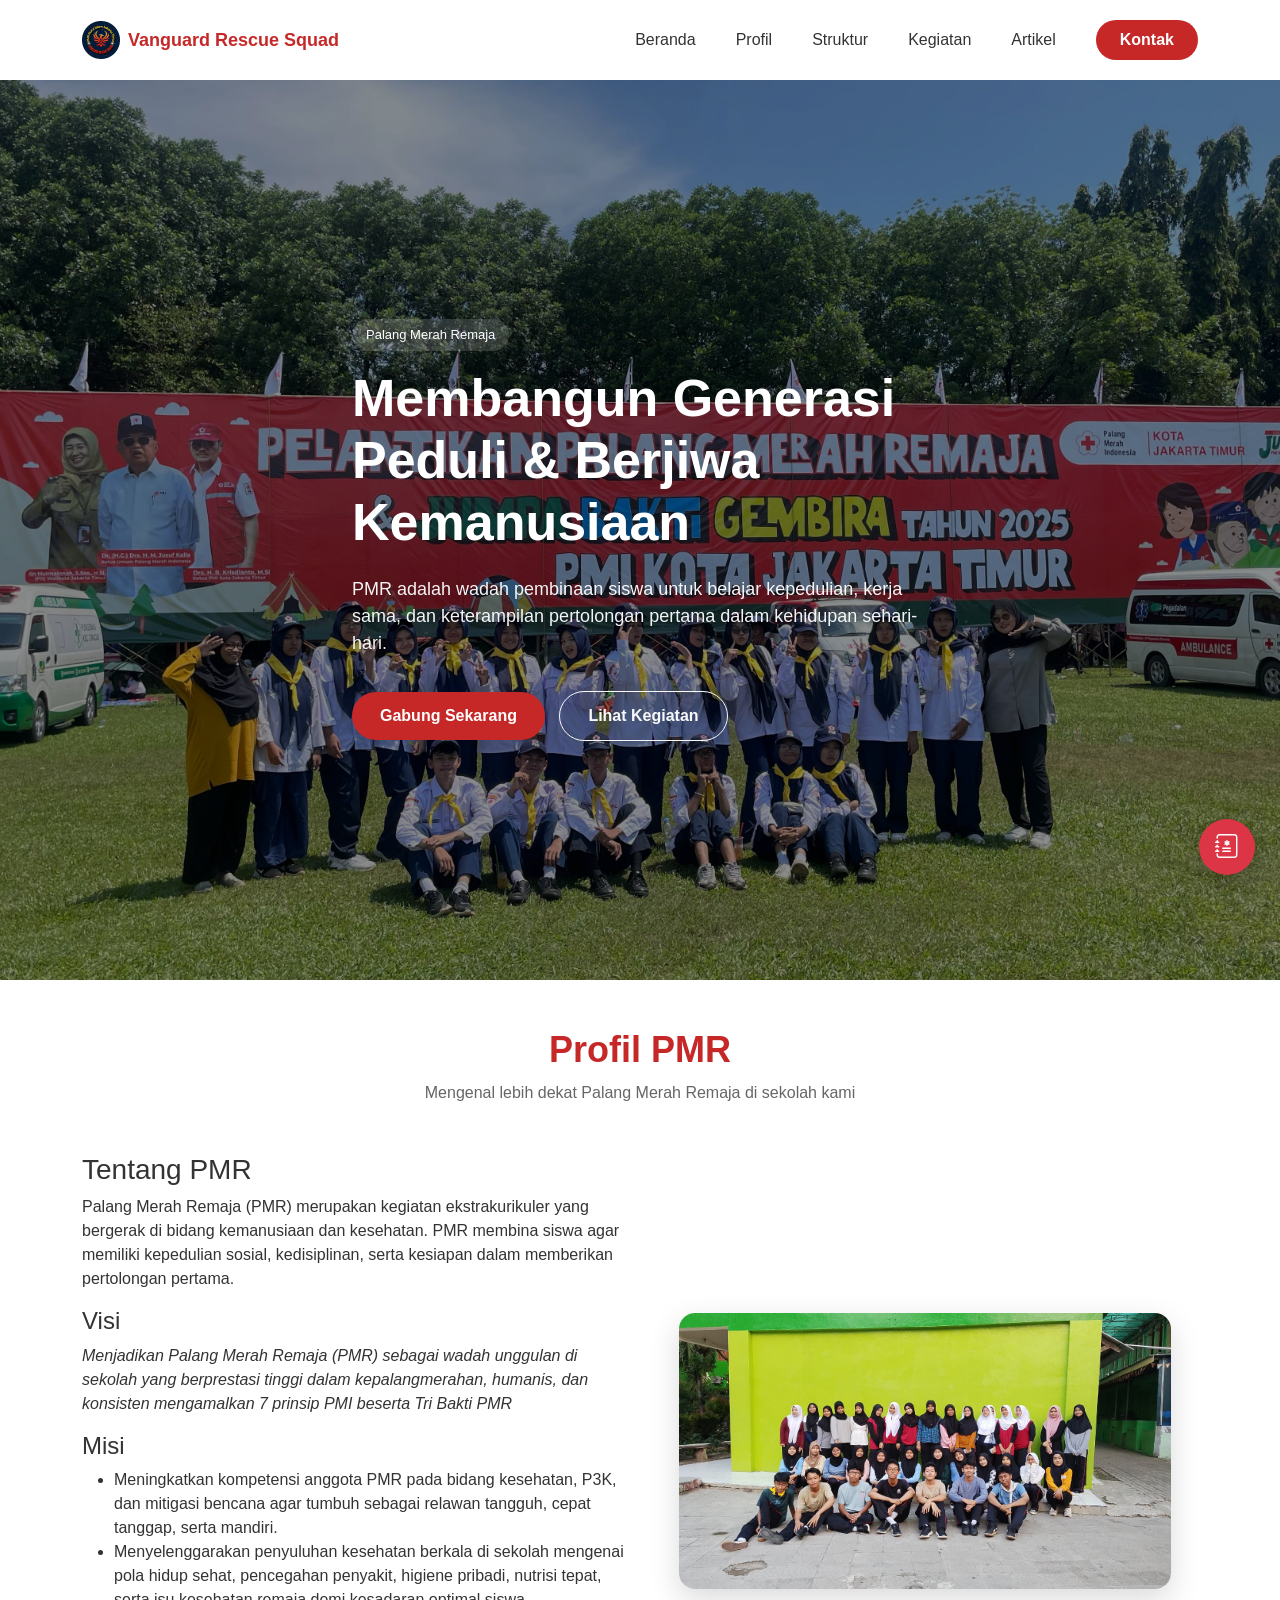
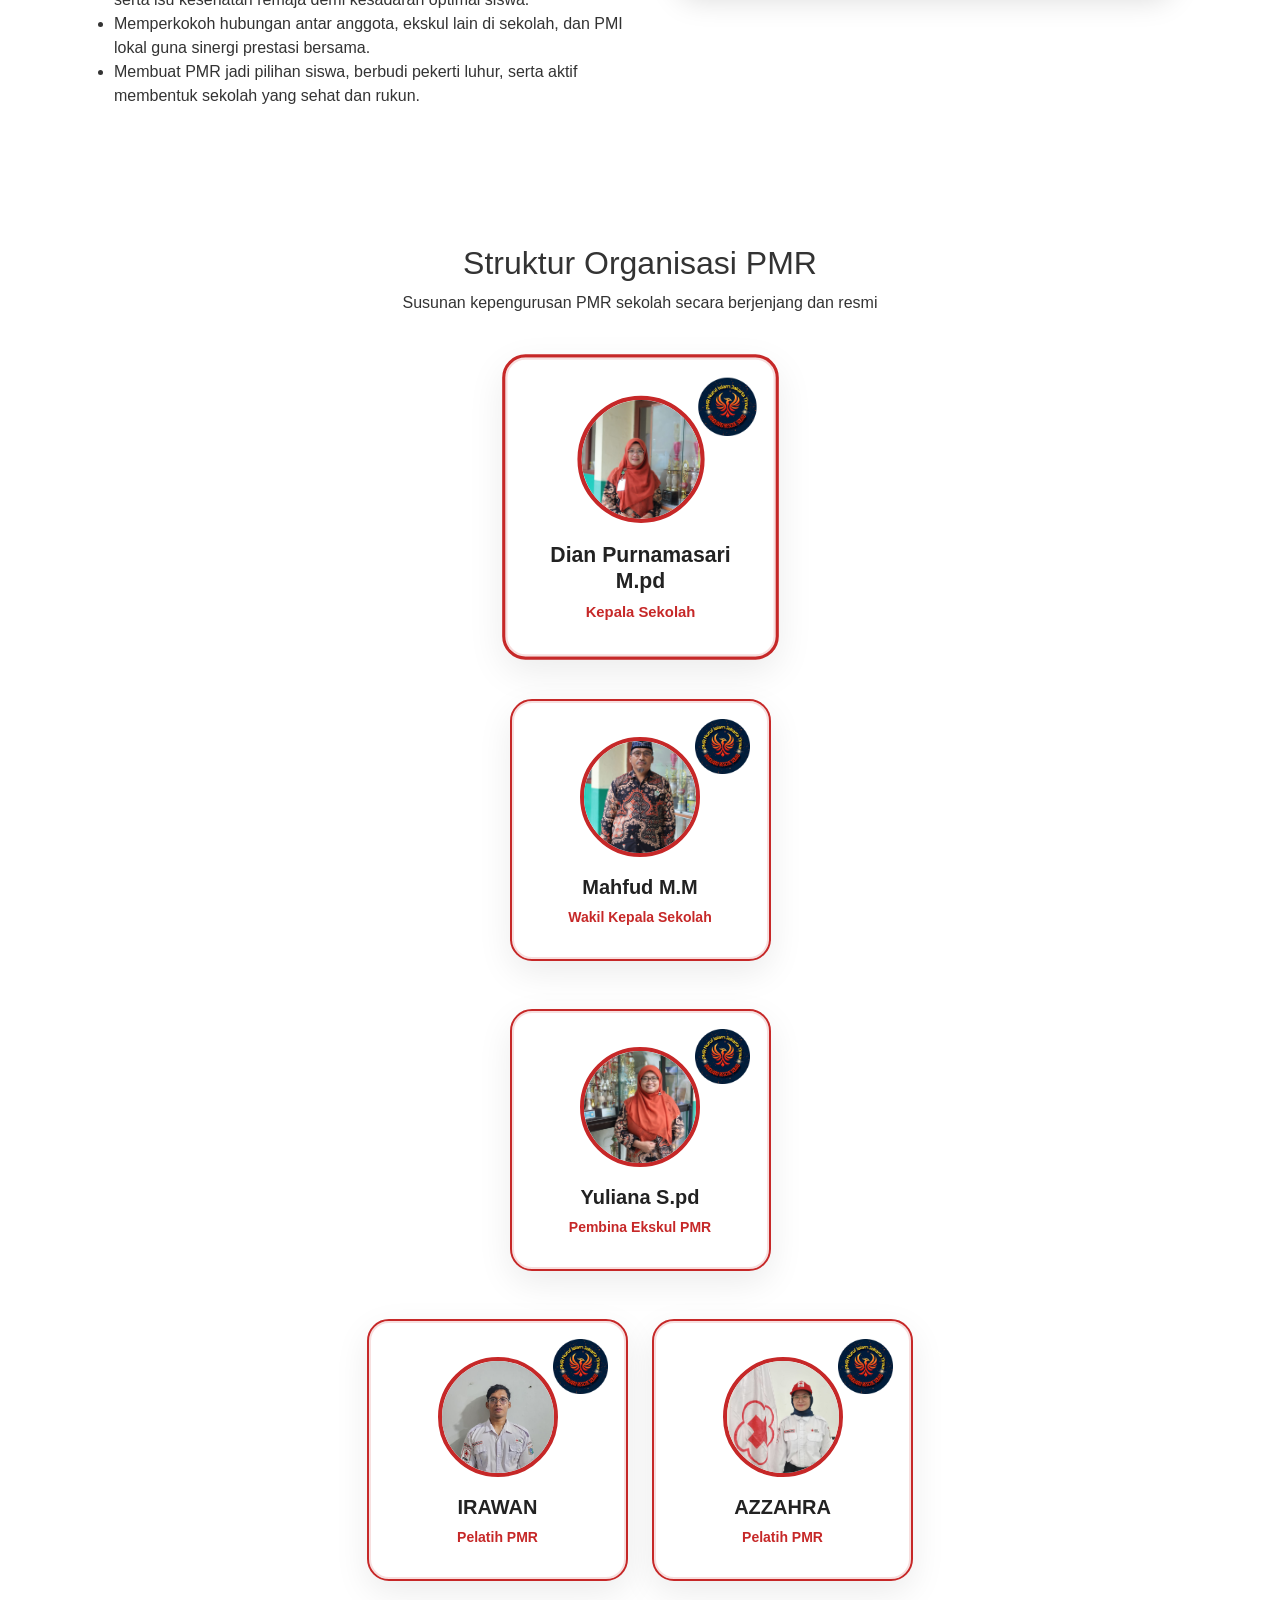
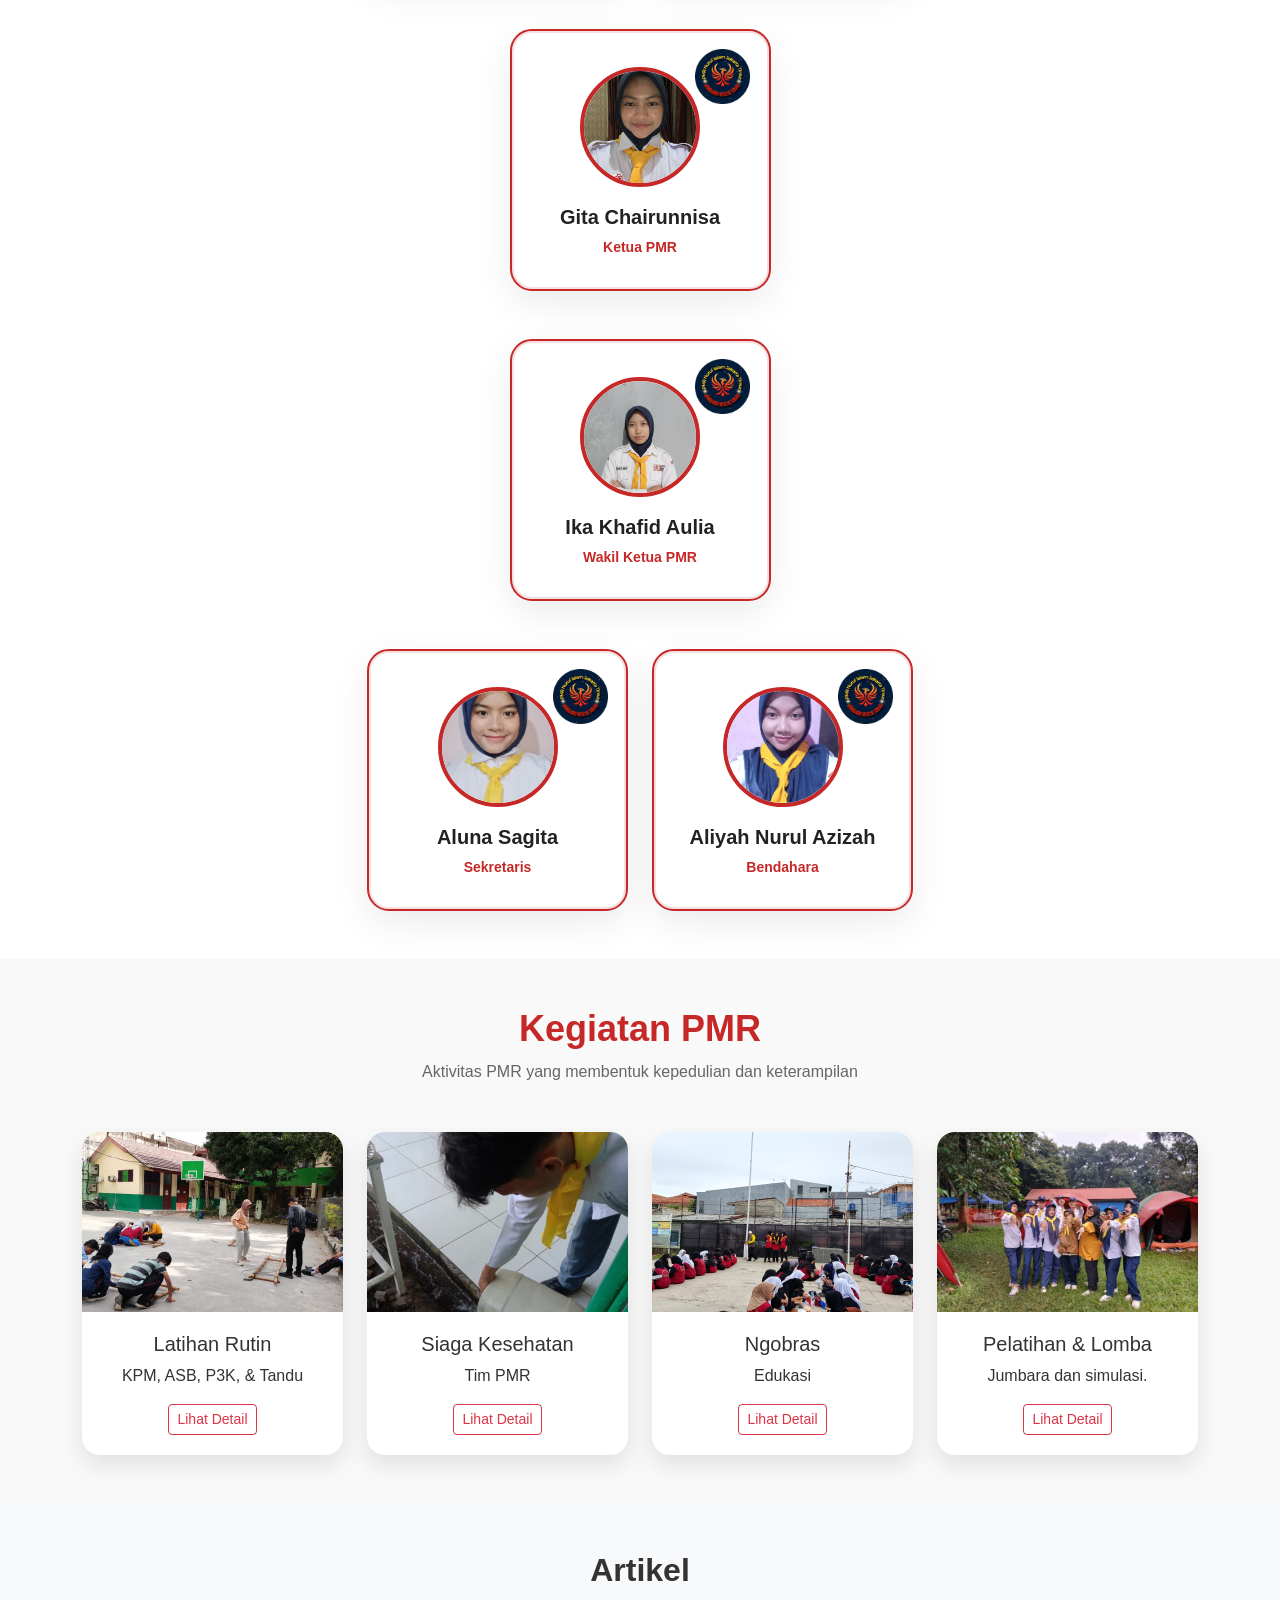
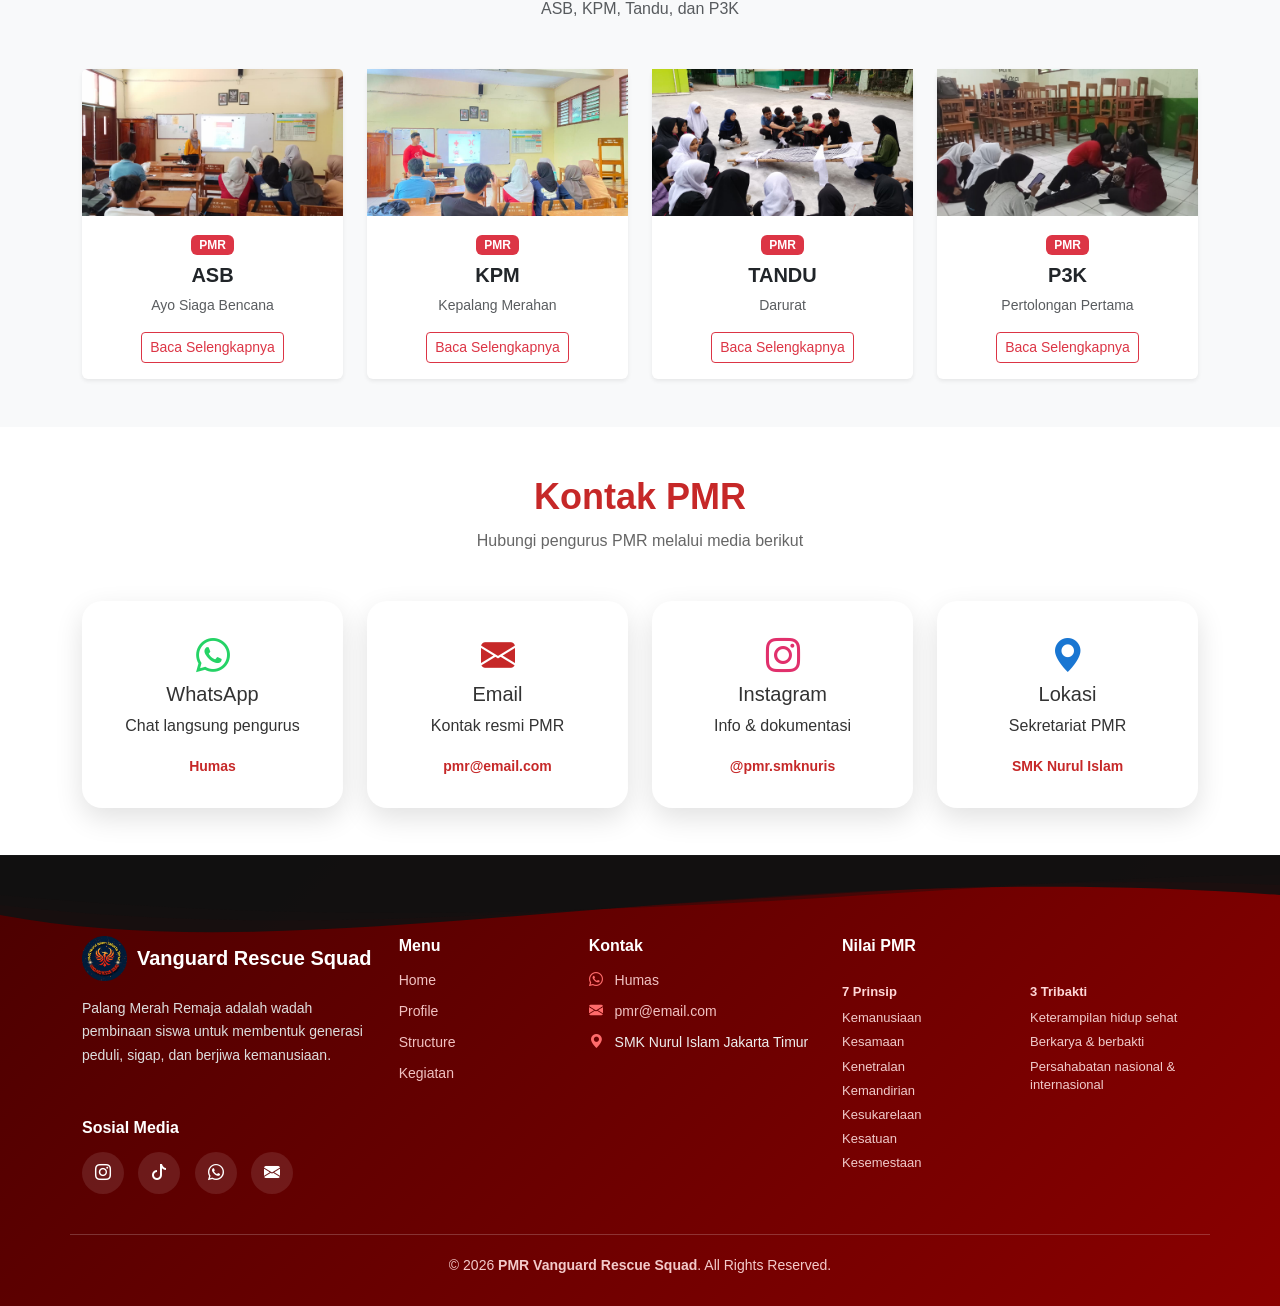
==== commit 83f9df98: "memperbaiki tulisan" ====
--- a/index.html
+++ b/index.html
@@ -2,7 +2,7 @@
 <html lang="id">
 <head>
   <meta charset="UTF-8">
-  <title>PMR Website</title>
+  <title>PMR VRS</title>
   <meta name="viewport" content="width=device-width, initial-scale=1">
 
   <!-- Bootstrap -->
@@ -34,13 +34,13 @@
     <div class="collapse navbar-collapse" id="navMenu">
       <ul class="navbar-nav ms-auto align-items-center gap-4">
         <li class="nav-item">
-          <a class="nav-link" href="#">Home</a>
+          <a class="nav-link" href="#">Beranda</a>
         </li>
         <li class="nav-item">
-          <a class="nav-link" href="#profile">Profile</a>
+          <a class="nav-link" href="#profil">Profil</a>
         </li>
         <li class="nav-item">
-          <a class="nav-link" href="#structure">Structure</a>
+          <a class="nav-link" href="#struktur">Struktur</a>
         </li>
         <li class="nav-item">
           <a class="nav-link" href="#kegiatan">Kegiatan</a>
@@ -52,8 +52,8 @@
         </li>
 
         <li class="nav-item ms-2">
-          <a class="btn btn-danger px-4 rounded-pill" href="#contact">
-            Contact
+          <a class="btn btn-danger px-4 rounded-pill" href="#Kontak">
+            Kontak
           </a>
         </li>
       </ul>
@@ -77,14 +77,14 @@
       dan keterampilan pertolongan pertama dalam kehidupan sehari-hari.
     </p>
     <div class="hero-actions">
-      <button class="btn btn-danger btn-join" id="joinBtn">Gabung Sekarang</button>
+     <a href="#Kontak" class="btn btn-danger btn-join">Gabung Sekarang</a>
       <a href="#kegiatan" class="btn btn-outline-light">Lihat Kegiatan</a>
     </div>
   </div>
 </section>
 
 <!-- PROFILE PMR -->
-<section id="profile" class="profile-section py-5">
+<section id="profil" class="profil-section py-5">
   <div class="container">
     
     <!-- JUDUL -->
@@ -99,23 +99,23 @@
       
       <!-- TEKS -->
       <div class="col-lg-6 mb-4">
-        <h3 class="profile-heading">Tentang PMR</h3>
-        <p class="profile-text">
+        <h3 class="profil-heading">Tentang PMR</h3>
+        <p class="profil-text">
           Palang Merah Remaja (PMR) merupakan kegiatan ekstrakurikuler yang
           bergerak di bidang kemanusiaan dan kesehatan. PMR membina siswa
           agar memiliki kepedulian sosial, kedisiplinan, serta kesiapan
           dalam memberikan pertolongan pertama.
         </p>
 
-        <h4 class="profile-subheading">Visi</h4>
-        <p class="profile-text fst-italic">
+        <h4 class="profil-subheading">Visi</h4>
+        <p class="profil-text fst-italic">
           Menjadikan Palang Merah Remaja (PMR) sebagai wadah unggulan di sekolah
           yang berprestasi tinggi dalam kepalangmerahan, humanis, dan konsisten
           mengamalkan 7 prinsip PMI beserta Tri Bakti PMR
         </p>
 
-        <h4 class="profile-subheading">Misi</h4>
-        <ul class="profile-list">
+        <h4 class="profil-subheading">Misi</h4>
+        <ul class="profil-list">
           <li>Meningkatkan kompetensi anggota PMR pada bidang kesehatan, P3K, dan mitigasi
              bencana agar tumbuh sebagai relawan tangguh, cepat tanggap, serta mandiri.</li>
           <li>Menyelenggarakan penyuluhan kesehatan berkala di sekolah mengenai pola hidup sehat, 
@@ -138,7 +138,7 @@
 </section>
 
 <!-- STRUKTUR ORGANISASI -->
-<section id="structure" class="struktur-section py-5">
+<section id="struktur" class="struktur-section py-5">
   <div class="container">
 
     <!-- JUDUL -->
@@ -455,7 +455,7 @@
       <div class="modal-body">
         <div class="row align-items-center">
           <div class="col-md-5 mb-3">
-            <img src="" class="img-fluid rounded">
+            <img src="images/sosialisasi_pmr.jpeg" class="img-fluid rounded">
           </div>
           <div class="col-md-7">
             <ul class="list-unstyled">
@@ -603,11 +603,11 @@
 
               <button class="btn btn-outline-danger btn-sm"
                 data-bs-toggle="collapse"
-                data-bs-target="#kpm">
+                data-bs-target="#tandu">
                 Baca Selengkapnya
               </button>
 
-              <div id="kpm"
+              <div id="tandu"
                 class="accordion-collapse collapse mt-3"
                 data-bs-parent="#accordionArtikel">
                 <p class="small text-muted text-start">
@@ -615,7 +615,7 @@
 
                 Materi tandu dalam PMR tidak hanya mengajarkan cara membawa korban, tetapi juga teknik yang benar agar keselamatan korban dan penolong tetap terjaga. Kesalahan dalam proses evakuasi dapat menyebabkan cedera semakin parah, sehingga diperlukan kerja sama tim dan koordinasi yang baik.
 
-                Pelatihan ini bertujuan agar anggota PMR mampu melakukan evakuasi secara cepat, tepat, dan aman ketika menghadapi kondisi darurat di sekolah maupun di lingkungan sekitar.
+                Pelatihan ini bertujuan agar anggota PMR mampu melakukan evakuasi secara cepat, tepat, dan aman ketika menghadapi kondisi darurat di sekolah maupun di lingkungan sekitar.</p>
               </div>
             </div>
           </div>
@@ -662,7 +662,7 @@
 
 
 <!-- ================= CONTACT ================= -->
-<section id="contact" class="contact-section py-5">
+<section id="Kontak" class="contact-section py-5">
   <div class="container">
 
     <div class="text-center mb-5">
@@ -751,9 +751,9 @@
             <h6 class="footer-title">Menu</h6>
             <ul class="footer-links">
               <li><a href="#">Home</a></li>
-              <li><a href="#profile">Profile</a></li>
-              <li><a href="#structure">Structure</a></li>
-              <li><a href="#kegiatan">Kegiatan</a></li>
+              <li><a href="#profil">Profile</a></li>
+              <li><a href="#struktur">Structure</a></li>
+              <li><a href="#Kegiatan">Kegiatan</a></li>
             </ul>
           </div>
 
